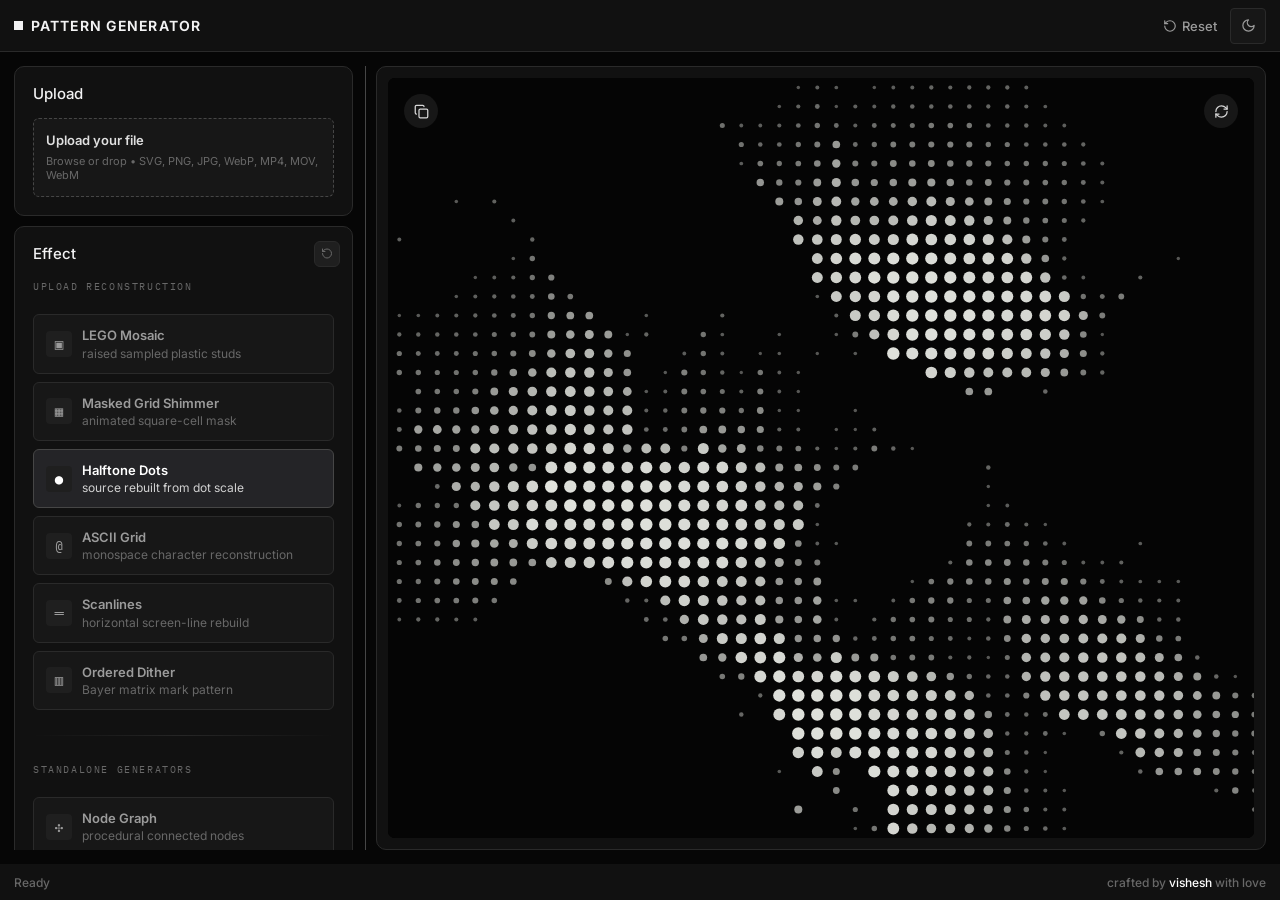
==== megapattern/index.html @ 9af7f896 "Smooth megapattern video GIF export" ====
<!doctype html>
<html lang="en">
  <head>
    <meta charset="UTF-8" />
    <meta name="viewport" content="width=device-width, initial-scale=1.0" />
    <title>Procedural Pattern Generator</title>
    <script type="module" crossorigin src="./assets/index-Cod00tzq.js"></script>
    <link rel="stylesheet" crossorigin href="./assets/index-B7QdIpK_.css">
  </head>
  <body>
    <div id="root"></div>
  </body>
</html>
---- megapattern/assets/index-B7QdIpK_.css ----
@import"https://fonts.googleapis.com/css2?family=IBM+Plex+Mono:wght@400;500&family=Inter:wght@400;500;600;650&display=swap";:root{--spacing: .25rem;--panel-gap: calc(var(--spacing) * 2);--control-gap: 13px;--control-heading-size: 15px;--control-body-size: 13px;--control-caption-size: 11px;--radius-control: 6px;--radius-inner: 4px;--radius-panel: 10px;--control-height: 40px;--background: #060606;--surface: #111111;--surface-strong: #1f1f1f;--surface-contrast: #171717;--foreground: #f2f2f3;--muted: #686868;--muted-mid: #9b9b9b;--muted-strong: #e0e0e0;--border: #262626;--stroke: #2a2a2a;--stroke-strong: #464646;--ghost: #1b1b1b;--slider-track: #101010;--slider-fill: #252525;--slider-thumb: #e8e8ea;--slider-thumb-hover: #ffffff;--slider-thumb-shadow: none;--slider-thumb-active-shadow: none;--panel-shadow: none;--accent: #f2f2f2;--accent-fill: #242427;--accent-bright: #ffffff;--accent-mid: #d8d8d8;--action-bg: #202020;--action-fg: #ededed;--primary-bg: #dcdcdc;--primary-fg: #111111;--canvas-button-bg: #171717;--canvas-button-fg: #d6d6d6;--toggle-off-bg: #1b1b1b;--toggle-on-bg: #2c2c2c;--toggle-thumb: #eeeeee;--font-body: Inter, system-ui, sans-serif;--font-mono: "IBM Plex Mono", monospace;--theme-wipe-x: 100vw;--theme-wipe-y: 0px;--theme-wipe-radius: 1600px}@property --theme-wipe-current-radius{syntax: "<length>"; inherits: false; initial-value: 0px;}[data-theme=light]{--background: #f4f4f4;--surface: #ffffff;--surface-strong: #e9e9e9;--surface-contrast: #eeeeee;--foreground: #191919;--muted: #929292;--muted-mid: #666666;--muted-strong: #262626;--border: #d8d8d8;--stroke: #d7d7d7;--stroke-strong: #c5c5c5;--ghost: #e5e5e5;--slider-track: #e7e7e7;--slider-fill: #d1d1d1;--slider-thumb: #191919;--slider-thumb-hover: #000000;--slider-thumb-active-shadow: none;--panel-shadow: none;--accent: #191919;--accent-fill: #dedede;--accent-bright: #191919;--accent-mid: #555555;--action-bg: #d4d4d4;--action-fg: #232323;--primary-bg: #dedfe1;--primary-fg: #232323;--canvas-button-bg: #e8e8e8;--canvas-button-fg: #202020;--toggle-off-bg: #dfdfdf;--toggle-on-bg: #d5d5d5;--toggle-thumb: #1c1c1c}*,*:before,*:after{box-sizing:border-box}html,body,#root{height:100%;margin:0;overflow:hidden}body{font-family:var(--font-body);background:var(--background);color:var(--foreground);-webkit-font-smoothing:antialiased}::view-transition-old(root),::view-transition-new(root){animation-duration:.92s;animation-timing-function:cubic-bezier(.19,1,.22,1);mix-blend-mode:normal}::view-transition-old(root){animation-name:theme-wipe-still}::view-transition-new(root){animation-name:theme-wipe-reveal;-webkit-mask-image:radial-gradient(circle at var(--theme-wipe-x) var(--theme-wipe-y),#000 0 var(--theme-wipe-current-radius),rgba(0,0,0,.72) calc(var(--theme-wipe-current-radius) + 36px),rgba(0,0,0,.32) calc(var(--theme-wipe-current-radius) + 82px),transparent calc(var(--theme-wipe-current-radius) + 128px));mask-image:radial-gradient(circle at var(--theme-wipe-x) var(--theme-wipe-y),#000 0 var(--theme-wipe-current-radius),rgba(0,0,0,.72) calc(var(--theme-wipe-current-radius) + 36px),rgba(0,0,0,.32) calc(var(--theme-wipe-current-radius) + 82px),transparent calc(var(--theme-wipe-current-radius) + 128px))}@keyframes theme-wipe-still{0%,to{opacity:1}}@keyframes theme-wipe-reveal{0%{--theme-wipe-current-radius: 0px}to{--theme-wipe-current-radius: var(--theme-wipe-radius)}}@media (prefers-reduced-motion: reduce){::view-transition-old(root),::view-transition-new(root){animation-duration:1ms}}button,input,select,textarea{-webkit-appearance:none;-moz-appearance:none;appearance:none;box-shadow:none;font:inherit;border:0;outline:none}.theme-wipe-active *,.theme-wipe-active *:before,.theme-wipe-active *:after{transition:none!important}button{background:transparent}.app-shell{display:flex;flex-direction:column;height:100dvh;background:var(--background)}.header{height:52px;flex-shrink:0;display:flex;align-items:center;gap:10px;padding:0 14px;border-bottom:1px solid var(--stroke);background:var(--surface)}.header-logo{display:inline-flex;align-items:center;gap:8px;font-size:14px;font-weight:650;letter-spacing:.08em;text-transform:uppercase}.header-logo:before{content:"";width:9px;height:9px;background:var(--foreground)}.header-gap{flex:1}.header-btn{display:flex;align-items:center;gap:5px;background:none;color:var(--muted-mid);font-size:13px;font-weight:500;cursor:pointer;padding:5px 3px;border-radius:6px;transition:color .18s,background .18s,transform .15s}.header-btn:hover{color:var(--muted-strong);background:var(--surface)}.header-btn:active,.download-btn:active,.mode-card:active,.pill-btn:active{transform:none}.theme-switch{width:36px;height:36px;border-radius:var(--radius-inner);border:1px solid var(--stroke);background:var(--surface-contrast);color:var(--muted-mid);cursor:pointer;display:flex;align-items:center;justify-content:center;transition:background .25s,color .25s,border-color .25s}.theme-switch:hover{background:var(--surface-contrast);color:var(--muted-strong)}.app-body{flex:1;display:flex;min-height:0;overflow:hidden;padding:14px;gap:12px}.app-body.is-resizing{cursor:col-resize;-webkit-user-select:none;user-select:none}.sidebar{width:var(--sidebar-width, 320px);flex:0 0 var(--sidebar-width, 320px);min-width:280px;display:flex;overflow:hidden}.resize-handle{width:0;flex:0 0 0;cursor:col-resize;display:flex;align-items:stretch;justify-content:center;padding:0 4px}.resize-handle-bar{width:0;background:transparent;transition:background .18s,width .18s}.sidebar-scroll{flex:1;overflow-y:auto;display:flex;flex-direction:column;gap:10px;padding-right:1px;scrollbar-width:none;overscroll-behavior:contain}.sidebar-scroll::-webkit-scrollbar{width:0;height:0}.section-card{background:var(--surface);border:1px solid var(--stroke);border-radius:var(--radius-panel);padding:18px;box-shadow:var(--panel-shadow);flex-shrink:0}[data-theme=light] .section-card{border-color:var(--stroke)}.section-head{display:flex;align-items:center;justify-content:space-between;margin-bottom:16px}.section-title,.preview-title{margin:0;font-family:var(--font-body);font-size:var(--control-heading-size);font-weight:500;line-height:1.15;letter-spacing:0;text-transform:none;color:var(--foreground)}.section-reset,.preview-icon-btn{min-width:38px;width:38px;height:38px;display:flex;align-items:center;justify-content:center;background:var(--surface-strong);border:1px solid var(--stroke);border-radius:var(--radius-control);color:var(--muted);cursor:pointer;transition:color .18s,background .18s}.section-reset{width:26px;min-width:26px;height:26px;margin:-6px -6px -6px 0}.section-reset:hover,.preview-icon-btn:hover{color:var(--accent-bright);background:var(--surface-strong)}.control-group{display:flex;flex-direction:column;gap:var(--control-gap)}.control-row{display:flex;flex-direction:column;gap:var(--panel-gap)}.control-label,.number-row,.toggle-row{display:flex;align-items:center;justify-content:space-between;gap:var(--panel-gap)}.toggle-row{min-height:36px;background:none;color:inherit;cursor:pointer;padding:0;text-align:left}.control-name,.toggle-label,.control-sublabel{font-family:var(--font-body);font-size:var(--control-body-size);font-weight:500;line-height:1.25;color:var(--muted-strong)}.control-sublabel{padding:0 1px}.control-val{font-family:var(--font-mono);font-size:var(--control-body-size);color:var(--muted-mid);line-height:1.25;white-space:nowrap}.slider{-webkit-appearance:none;-moz-appearance:none;appearance:none;cursor:grab;touch-action:none;width:100%;height:32px;margin:0;padding:0;background:none;outline:none;display:block}.slider:active{cursor:grabbing}.slider::-webkit-slider-runnable-track{height:32px;border-radius:12px;background:linear-gradient(to right,var(--slider-fill) var(--value-percent, 50%),var(--slider-track) var(--value-percent, 50%))}.slider::-webkit-slider-thumb{-webkit-appearance:none;width:11px;height:32px;background:var(--slider-thumb);border-radius:5px;border:none;margin-top:0;cursor:grab;box-shadow:var(--slider-thumb-shadow);transition:background .18s,transform .18s,box-shadow .18s}.slider:hover::-webkit-slider-thumb{background:var(--slider-thumb-hover);transform:scaleX(1.15)}.slider:active::-webkit-slider-thumb{box-shadow:var(--slider-thumb-active-shadow);transform:scaleX(1.25) scaleY(1.04)}.slider::-moz-range-track{height:32px;border-radius:12px;border:none;background:var(--slider-track)}.slider::-moz-range-progress{height:32px;border-radius:12px 0 0 12px;border:none;background:var(--slider-fill)}.slider::-moz-range-thumb{width:11px;height:32px;background:var(--slider-thumb);border:none;border-radius:5px}.mode-grid{display:grid;grid-template-columns:1fr;gap:var(--panel-gap)}.mode-group-label{margin:2px 0 8px;font-family:var(--font-mono);font-size:10px;letter-spacing:.16em;text-transform:uppercase;color:var(--muted)}.mode-divider{height:1px;margin:12px 0;background:linear-gradient(90deg,transparent,var(--border),transparent)}.mode-card{background:var(--surface-contrast);border-radius:var(--radius-control);color:var(--muted-mid);padding:10px;display:grid;grid-template-columns:26px 1fr;gap:10px;align-items:center;text-align:left;cursor:pointer;transition:background .18s,color .18s,transform .15s}.mode-card:hover{background:var(--surface-strong);color:var(--muted-strong)}.mode-card.active{background:var(--accent-fill);color:var(--accent-bright)}.mode-icon{width:26px;height:26px;display:flex;align-items:center;justify-content:center;border-radius:7px;background:#ffffff09;font-family:var(--font-mono);font-size:14px}.mode-card strong,.mode-card small{display:block}.mode-card strong{font-size:13px;font-weight:600;line-height:1.25}.mode-card small{color:var(--muted);font-size:12px;line-height:1.25;margin-top:2px}.mode-card.active small{color:color-mix(in srgb,var(--accent-bright) 70%,var(--muted))}.pill-row{display:flex;flex-wrap:wrap;background:var(--surface-contrast);border-radius:var(--radius-control);padding:3px;gap:var(--panel-gap)}.pill-btn{flex:1 1 calc(33.33% - var(--panel-gap));background:none;border-radius:6px;padding:7px 5px;font-size:var(--control-body-size);font-weight:500;color:var(--muted-mid);cursor:pointer;transition:background .18s,color .18s,box-shadow .18s,transform .15s}.pill-btn:hover{color:var(--muted-strong)}.pill-btn.active{background:var(--surface-strong);color:var(--muted-strong);box-shadow:0 1px 3px #00000040}[data-theme=light] .pill-btn.active{background:#fff}.number-grid,.color-grid{display:grid;grid-template-columns:1fr 1fr;gap:var(--panel-gap)}.number-row,.text-row{background:var(--surface-contrast);border-radius:var(--radius-control);padding:9px 10px}.number-input,.text-input,.text-area,.export-select{-webkit-appearance:none;-moz-appearance:none;appearance:none;border:none;outline:none;background:var(--surface-strong);color:var(--muted-strong);border-radius:7px;font-family:var(--font-mono);font-size:12px}.number-input{width:82px;padding:7px 8px;text-align:right}.text-row{display:flex;flex-direction:column;gap:8px}.text-input,.text-area{width:100%;padding:9px 10px;font-family:var(--font-body);resize:vertical}.text-area{min-height:72px}.upload-box{display:flex;flex-direction:column;gap:5px;padding:13px 12px;border-radius:var(--radius-control);background:var(--surface-contrast);color:var(--muted-strong);cursor:pointer;border:1px dashed color-mix(in srgb,var(--border) 80%,var(--accent-bright));transition:background .18s,border-color .18s,color .18s}.upload-box:hover{background:var(--surface-strong);border-color:var(--accent-mid)}.upload-title{max-width:100%;display:block;overflow:hidden;font-size:var(--control-body-size);font-weight:600;line-height:1.25;text-overflow:ellipsis;white-space:nowrap}.upload-caption{font-size:var(--control-caption-size);color:var(--muted);line-height:1.35}.upload-box input{position:absolute;opacity:0;width:0;height:0;pointer-events:none}.export-select{width:100%;padding:10px 30px 10px 12px;font-family:var(--font-body);font-size:var(--control-body-size);font-weight:500;cursor:pointer;background-color:var(--surface-contrast);background-image:url("data:image/svg+xml,%3Csvg xmlns='http://www.w3.org/2000/svg' width='12' height='12' viewBox='0 0 16 16' fill='none' stroke='%238a8a8a' stroke-width='1.5' stroke-linecap='round' stroke-linejoin='round'%3E%3Cpath d='M4 6l4 4 4-4'/%3E%3C/svg%3E");background-repeat:no-repeat;background-position:right 10px center}.color-swatch-btn{background:var(--surface-contrast);border-radius:var(--radius-control);padding:10px;cursor:pointer;display:flex;flex-direction:column;align-items:flex-start;gap:var(--panel-gap);position:relative;transition:background .15s}.color-swatch-btn:hover{background:var(--surface-strong)}.color-block{width:100%;height:36px;border-radius:6px;border:1px solid rgba(255,255,255,.08)}[data-theme=light] .color-block{border-color:#00000014}.color-name{font-size:var(--control-body-size);font-weight:500;color:var(--muted-strong)}.color-hex{font-family:var(--font-mono);font-size:var(--control-caption-size);color:var(--muted)}input[type=color]{position:absolute;opacity:0;width:0;height:0;pointer-events:none}.toggle{width:38px;height:22px;background:var(--ghost);border-radius:11px;position:relative;flex-shrink:0;transition:background .25s cubic-bezier(.32,.72,0,1)}.toggle.on{background:var(--accent-mid)}.toggle:after{content:"";position:absolute;width:16px;height:16px;background:#fff;border-radius:50%;top:3px;left:3px;transition:left .25s cubic-bezier(.32,.72,0,1);box-shadow:0 1px 4px #0000004d}.toggle.on:after{left:19px}.bg-picker{display:grid;grid-template-columns:repeat(4,minmax(0,1fr));gap:10px;align-items:start}.bg-opt{display:flex;flex-direction:column;align-items:center;justify-content:flex-start;gap:6px;min-width:0;background:none;color:var(--muted);cursor:pointer;text-align:center}.bg-opt-thumb{width:40px;height:28px;border-radius:6px;border:2px solid transparent;transition:border-color .15s,transform .15s}.bg-opt:hover .bg-opt-thumb{transform:scale(1.06)}.bg-opt.active .bg-opt-thumb{border-color:var(--accent-bright)}.bg-opt-label{font-size:var(--control-caption-size);font-weight:500;line-height:1.2;text-align:center;width:100%}.bg-opt.active .bg-opt-label{color:var(--accent-bright)}.bg-thumb-transparent,.canvas-view.bg-transparent{background:repeating-conic-gradient(#222,#222 25%,#1a1a1a 0%,#1a1a1a 50%);background-size:20px 20px}[data-theme=light] .bg-thumb-transparent,[data-theme=light] .canvas-view.bg-transparent{background:repeating-conic-gradient(#ddd,#ddd 25%,#eee 0%,#eee 50%);background-size:20px 20px}.download-btn{width:100%;padding:12px;background:var(--foreground);color:var(--background);border-radius:var(--radius-control);font-size:var(--control-body-size);font-weight:600;cursor:pointer;display:flex;align-items:center;justify-content:center;transition:opacity .2s,transform .15s}.ghost-btn{width:100%;padding:10px;border-radius:var(--radius-control);background:var(--surface-contrast);color:var(--muted-mid);font-size:var(--control-body-size);font-weight:600;cursor:pointer;transition:background .18s,color .18s,transform .15s}.ghost-btn:hover{background:var(--surface-strong);color:var(--muted-strong)}.ghost-btn:active{transform:scale(.985)}.download-btn:hover{opacity:.86}.download-btn:disabled{cursor:wait;opacity:.6}.export-progress{font-family:var(--font-mono);font-size:12px;color:var(--accent-bright);background:var(--accent-fill);border-radius:var(--radius-control);padding:9px 10px}.export-hint{font-size:var(--control-caption-size);line-height:1.35;color:var(--muted);background:var(--surface-contrast);border-radius:var(--radius-control);padding:9px 10px}.export-settings-toggle{width:100%;display:flex;align-items:center;justify-content:space-between;gap:10px;padding:10px 11px;border-radius:var(--radius-control);background:var(--surface-contrast);color:var(--muted-strong);font-size:var(--control-body-size);font-weight:600;cursor:pointer;transition:background .18s,transform .15s}.export-settings-toggle:hover{background:var(--surface-strong)}.export-settings-toggle:active{transform:scale(.985)}.export-settings-panel{display:grid;gap:12px;padding:10px;border-radius:var(--radius-control);background:color-mix(in srgb,var(--surface-contrast) 70%,transparent)}.preview-panel{flex:1;align-self:stretch;min-width:320px;display:flex;flex-direction:column;background:var(--surface);border-radius:var(--radius-panel);box-shadow:var(--panel-shadow);overflow:hidden}.preview-header{display:flex;align-items:center;justify-content:space-between;gap:12px;padding:14px 16px 10px;flex-shrink:0}.preview-meta{margin:5px 0 0;font-family:var(--font-mono);font-size:10px;letter-spacing:.08em;text-transform:uppercase;color:var(--muted)}.preview-meta span{color:var(--muted-mid)}.preview-actions{display:flex;align-items:center;gap:4px}.canvas-view{flex:1;min-height:0;width:auto;display:flex;align-items:center;justify-content:center;position:relative;overflow:hidden;border-radius:10px;margin:0 10px 10px;background:var(--surface-contrast)}.canvas-view.standalone-view{align-items:stretch;justify-content:stretch}.preview-stage{height:100%;width:auto;max-width:100%;max-height:100%;aspect-ratio:var(--preview-aspect, 1);display:flex;align-items:center;justify-content:center;transform-origin:center;transition:transform .16s ease}.preview-stage svg{width:100%;height:100%;display:block}.preview-stage.node-graph-stage{position:absolute;top:0;right:0;bottom:0;left:0;width:100%;height:100%;max-width:none;max-height:none;aspect-ratio:auto}.node-graph-canvas{position:absolute;top:0;right:0;bottom:0;left:0;width:100%;height:100%;display:block;border-radius:8px;touch-action:none}.standalone-zoom-controls{position:absolute;z-index:5;display:flex;flex-direction:column;align-items:center;gap:6px;pointer-events:auto}.standalone-zoom-controls{right:10px;bottom:12px}.standalone-zoom-controls button{width:28px;height:28px;border:1px solid var(--border);border-radius:999px;background:color-mix(in srgb,var(--surface) 78%,transparent);color:var(--muted-strong);display:inline-flex;align-items:center;justify-content:center;cursor:pointer;transition:background .14s ease,transform .1s ease,color .14s ease;box-shadow:0 6px 14px #00000038;backdrop-filter:blur(10px);-webkit-backdrop-filter:blur(10px)}.standalone-zoom-controls button svg{width:13px;height:13px}.standalone-zoom-controls button:hover{color:var(--accent-bright);background:var(--accent-fill)}.standalone-zoom-controls button:active{transform:scale(.965)}.standalone-zoom-value{position:absolute;left:10px;bottom:12px;z-index:5;min-width:40px;height:22px;padding:0 8px;border:1px solid color-mix(in srgb,var(--border) 70%,transparent);border-radius:999px;background:color-mix(in srgb,var(--surface) 78%,transparent);color:var(--muted-mid);display:inline-flex;align-items:center;justify-content:center;font-family:var(--font-mono);font-size:10px;font-weight:650;box-shadow:0 6px 14px #0000002e;backdrop-filter:blur(10px);-webkit-backdrop-filter:blur(10px)}.footer{height:34px;flex-shrink:0;display:flex;align-items:center;justify-content:space-between;gap:14px;padding:0 20px;border-top:1px solid var(--border);color:var(--muted);font-size:12px;font-weight:500}.footer-credit{white-space:nowrap}.footer-credit a{color:var(--accent-bright);text-decoration:none}.footer-credit a:hover{color:var(--muted-strong)}.header{background:var(--surface);border-bottom:1px solid var(--stroke);height:52px;padding:0 14px}.header-logo{letter-spacing:.08em;text-transform:uppercase;font-size:14px;font-weight:650}.header-logo:before{border-radius:0}.header-btn{color:var(--muted-mid);font-size:13px;font-weight:500;padding:5px 3px;border-radius:var(--radius-control)}.header-btn:hover{color:var(--muted-strong);background:transparent}.theme-switch{border-radius:var(--radius-inner);background:var(--surface-contrast);border:1px solid var(--stroke)}.app-body{padding:14px;gap:6px}.sidebar{width:var(--sidebar-width, 320px);flex-basis:var(--sidebar-width, 320px)}.resize-handle{width:10px;flex:0 0 10px;padding:0}.resize-handle-bar{width:1px;background:var(--stroke-strong)}.resize-handle:hover .resize-handle-bar,.resize-handle.active .resize-handle-bar{width:3px;background:var(--accent-bright)}.section-card{background:var(--surface);border:1px solid var(--stroke);border-radius:var(--radius-panel);box-shadow:none;padding:18px}.section-title,.preview-title{font-family:var(--font-body);font-size:var(--control-heading-size);letter-spacing:0;text-transform:none;color:var(--foreground);font-weight:500}.section-reset,.preview-icon-btn{background:var(--surface-strong);border:1px solid var(--stroke);border-radius:var(--radius-control);color:var(--muted)}.control-name,.toggle-label,.control-sublabel{color:var(--muted-strong)}.slider{height:var(--control-height)}.slider::-webkit-slider-runnable-track{height:var(--control-height);border-radius:var(--radius-control)}.slider::-webkit-slider-thumb{width:0;height:var(--control-height);background:transparent;border-radius:0;box-shadow:none;transition:none}.slider:hover::-webkit-slider-thumb,.slider:active::-webkit-slider-thumb{background:transparent;transform:none;box-shadow:none}.slider::-moz-range-track,.slider::-moz-range-progress{height:var(--control-height);border-radius:var(--radius-control)}.slider::-moz-range-thumb{width:0;height:var(--control-height);background:transparent;border:0}.mode-card{border:1px solid var(--stroke);border-radius:var(--radius-control);background:var(--surface-contrast);padding:12px}.mode-card:hover{background:var(--surface-strong);color:var(--accent-bright)}.mode-card.active{background:var(--accent-fill);border-color:var(--stroke-strong)}.mode-icon{border-radius:var(--radius-inner);background:var(--surface-strong)}.pill-row{border:1px solid var(--stroke);padding:2px;gap:2px;overflow:hidden}.pill-btn{border-radius:var(--radius-inner);padding:9px 8px;box-shadow:none}.pill-btn.active{background:var(--action-bg);color:var(--action-fg);box-shadow:none}.number-row,.text-row{border-radius:var(--radius-control);background:var(--surface-contrast);padding:10px}.number-input,.text-input,.text-area,.export-select{border-radius:var(--radius-control);background-color:var(--surface-strong)}.upload-box{border-radius:var(--radius-control);background:var(--surface-contrast);border-color:var(--stroke-strong)}.color-swatch-btn{border-radius:var(--radius-control);background:var(--surface-contrast)}.color-block{border-radius:var(--radius-inner)}.toggle{background:var(--toggle-off-bg)}.toggle.on{background:var(--toggle-on-bg)}.toggle:after{background:var(--toggle-thumb);box-shadow:none}.bg-picker{grid-template-columns:repeat(4,minmax(0,1fr));gap:10px}.bg-opt{align-items:center;justify-content:flex-start}.bg-opt-thumb{width:40px;height:28px;border-radius:var(--radius-inner)}.bg-opt:hover .bg-opt-thumb{transform:none}.download-btn{background:var(--primary-bg);color:var(--primary-fg);border-radius:var(--radius-control);padding:11px}.ghost-btn,.export-settings-toggle{background:var(--surface-contrast);border:1px solid var(--stroke-strong);border-radius:var(--radius-control)}.ghost-btn:hover,.export-settings-toggle:hover{background:var(--surface-strong);color:var(--accent-bright)}.preview-panel{background:var(--surface);border:1px solid var(--stroke);border-radius:var(--radius-panel);box-shadow:none;padding:11px;position:relative;overflow:hidden}.preview-header{position:absolute;z-index:6;top:27px;left:27px;right:27px;padding:0;pointer-events:none}.preview-actions{gap:8px;pointer-events:auto}.preview-actions .preview-icon-btn{width:34px;min-width:34px;height:34px;border-radius:999px;background:var(--canvas-button-bg);color:var(--canvas-button-fg);border:0}.canvas-view{margin:0;border-radius:calc(var(--radius-panel) - 3px);background:var(--background)}.preview-stage:not(.node-graph-stage){width:100%;height:100%;max-width:none;max-height:none;aspect-ratio:auto}.standalone-zoom-controls button,.standalone-zoom-value{background:var(--canvas-button-bg);color:var(--canvas-button-fg);border:0;box-shadow:none;backdrop-filter:none;-webkit-backdrop-filter:none}.footer{height:36px;background:var(--surface);border-top:0;padding:0 14px}@media (max-width: 760px){html,body,#root{overflow:auto}.app-shell{min-height:100dvh;height:auto}.header{gap:8px;padding:0 12px}.header-btn span,.header-btn{font-size:0}.header-btn svg{width:15px;height:15px}.app-body{flex-direction:column-reverse;overflow:visible;padding:var(--panel-gap);gap:14px}.standalone-zoom-controls{right:8px;bottom:8px}.standalone-zoom-controls button{width:26px;height:26px}.standalone-zoom-controls button svg{width:12px;height:12px}.standalone-zoom-value{left:8px;bottom:8px;height:20px;min-width:38px;font-size:10px}.sidebar{width:100%;min-width:0;flex-basis:auto;overflow:visible}.sidebar-scroll{overflow:visible}.preview-panel{min-width:0;min-height:360px}.canvas-view{min-height:300px}.canvas-view.standalone-view{min-height:min(52vh,430px)}.preview-stage{width:min(86vw,520px)}.preview-stage.node-graph-stage{width:100%;height:100%}.mode-grid,.mode-card{grid-template-columns:1fr}}
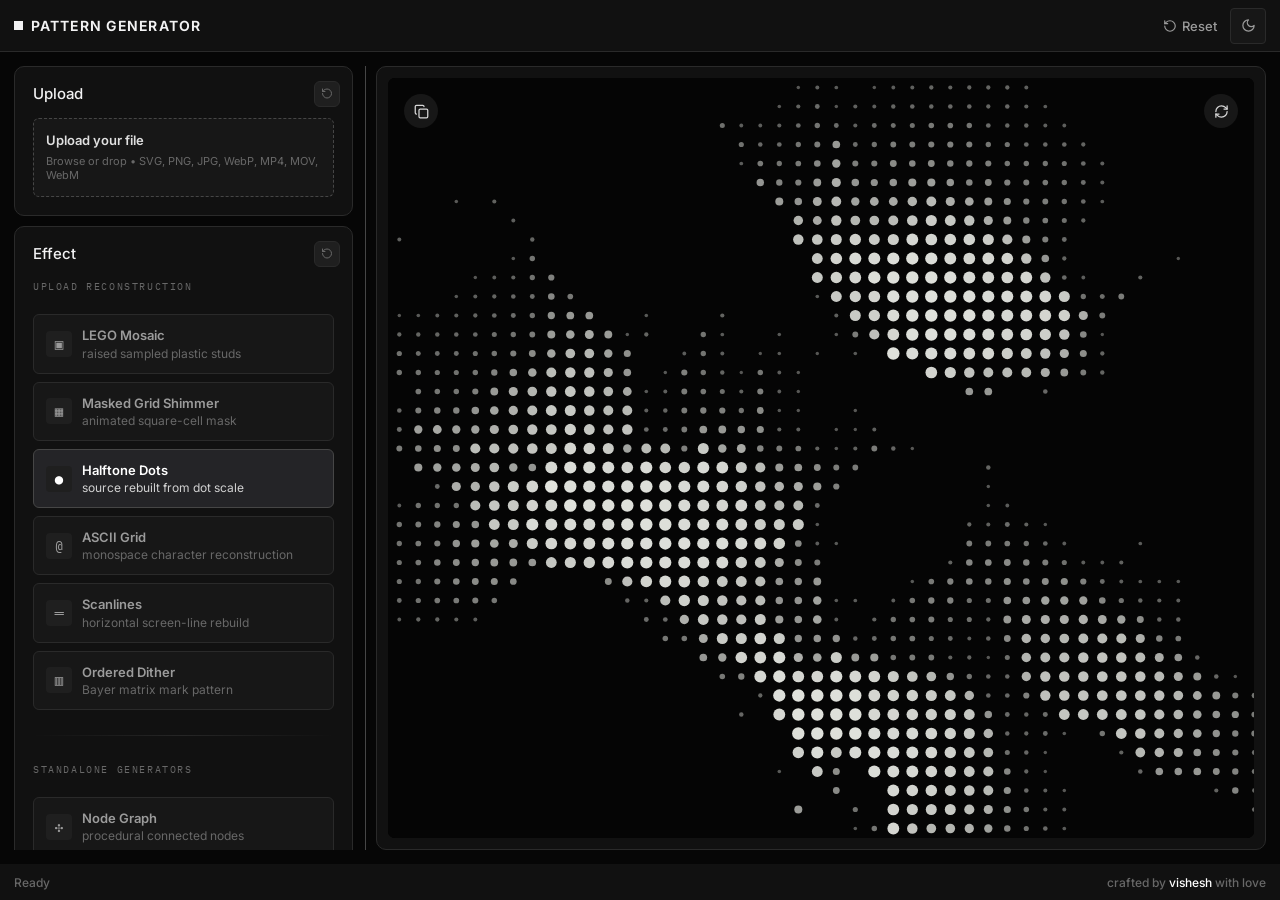
==== commit 3433529a: "fix reconstruction posterize controls" ====
--- a/megapattern/index.html
+++ b/megapattern/index.html
@@ -4,8 +4,8 @@
     <meta charset="UTF-8" />
     <meta name="viewport" content="width=device-width, initial-scale=1.0" />
     <title>Procedural Pattern Generator</title>
-    <script type="module" crossorigin src="./assets/index-Cod00tzq.js"></script>
-    <link rel="stylesheet" crossorigin href="./assets/index-B7QdIpK_.css">
+    <script type="module" crossorigin src="./assets/index-BkQIElXc.js"></script>
+    <link rel="stylesheet" crossorigin href="./assets/index-44Mpm7_w.css">
   </head>
   <body>
     <div id="root"></div>
--- a/megapattern/assets/index-44Mpm7_w.css
+++ b/megapattern/assets/index-44Mpm7_w.css
@@ -0,0 +1 @@
+@import"https://fonts.googleapis.com/css2?family=IBM+Plex+Mono:wght@400;500&family=Inter:wght@400;500;600;650&display=swap";:root{--spacing: .25rem;--panel-gap: calc(var(--spacing) * 2);--control-gap: 13px;--control-heading-size: 15px;--control-body-size: 13px;--control-caption-size: 11px;--radius-control: 6px;--radius-inner: 4px;--radius-panel: 10px;--control-height: 40px;--background: #060606;--surface: #111111;--surface-strong: #1f1f1f;--surface-contrast: #171717;--foreground: #f2f2f3;--muted: #686868;--muted-mid: #9b9b9b;--muted-strong: #e0e0e0;--border: #262626;--stroke: #2a2a2a;--stroke-strong: #464646;--ghost: #1b1b1b;--slider-track: #101010;--slider-fill: #252525;--slider-thumb: #e8e8ea;--slider-thumb-hover: #ffffff;--slider-thumb-shadow: none;--slider-thumb-active-shadow: none;--panel-shadow: none;--accent: #f2f2f2;--accent-fill: #242427;--accent-bright: #ffffff;--accent-mid: #d8d8d8;--action-bg: #202020;--action-fg: #ededed;--primary-bg: #dcdcdc;--primary-fg: #111111;--canvas-button-bg: #171717;--canvas-button-fg: #d6d6d6;--toggle-off-bg: #1b1b1b;--toggle-on-bg: #2c2c2c;--toggle-thumb: #eeeeee;--font-body: Inter, system-ui, sans-serif;--font-mono: "IBM Plex Mono", monospace;--theme-wipe-x: 100vw;--theme-wipe-y: 0px;--theme-wipe-radius: 1600px}@property --theme-wipe-current-radius{syntax: "<length>"; inherits: false; initial-value: 0px;}[data-theme=light]{--background: #f4f4f4;--surface: #ffffff;--surface-strong: #e9e9e9;--surface-contrast: #eeeeee;--foreground: #191919;--muted: #929292;--muted-mid: #666666;--muted-strong: #262626;--border: #d8d8d8;--stroke: #d7d7d7;--stroke-strong: #c5c5c5;--ghost: #e5e5e5;--slider-track: #e7e7e7;--slider-fill: #d1d1d1;--slider-thumb: #191919;--slider-thumb-hover: #000000;--slider-thumb-active-shadow: none;--panel-shadow: none;--accent: #191919;--accent-fill: #dedede;--accent-bright: #191919;--accent-mid: #555555;--action-bg: #d4d4d4;--action-fg: #232323;--primary-bg: #dedfe1;--primary-fg: #232323;--canvas-button-bg: #e8e8e8;--canvas-button-fg: #202020;--toggle-off-bg: #dfdfdf;--toggle-on-bg: #d5d5d5;--toggle-thumb: #1c1c1c}*,*:before,*:after{box-sizing:border-box}html,body,#root{height:100%;margin:0;overflow:hidden}body{font-family:var(--font-body);background:var(--background);color:var(--foreground);-webkit-font-smoothing:antialiased}::view-transition-old(root),::view-transition-new(root){animation-duration:.92s;animation-timing-function:cubic-bezier(.19,1,.22,1);mix-blend-mode:normal}::view-transition-old(root){animation-name:theme-wipe-still}::view-transition-new(root){animation-name:theme-wipe-reveal;-webkit-mask-image:radial-gradient(circle at var(--theme-wipe-x) var(--theme-wipe-y),#000 0 var(--theme-wipe-current-radius),rgba(0,0,0,.72) calc(var(--theme-wipe-current-radius) + 36px),rgba(0,0,0,.32) calc(var(--theme-wipe-current-radius) + 82px),transparent calc(var(--theme-wipe-current-radius) + 128px));mask-image:radial-gradient(circle at var(--theme-wipe-x) var(--theme-wipe-y),#000 0 var(--theme-wipe-current-radius),rgba(0,0,0,.72) calc(var(--theme-wipe-current-radius) + 36px),rgba(0,0,0,.32) calc(var(--theme-wipe-current-radius) + 82px),transparent calc(var(--theme-wipe-current-radius) + 128px))}@keyframes theme-wipe-still{0%,to{opacity:1}}@keyframes theme-wipe-reveal{0%{--theme-wipe-current-radius: 0px}to{--theme-wipe-current-radius: var(--theme-wipe-radius)}}@media (prefers-reduced-motion: reduce){::view-transition-old(root),::view-transition-new(root){animation-duration:1ms}}button,input,select,textarea{-webkit-appearance:none;-moz-appearance:none;appearance:none;box-shadow:none;font:inherit;border:0;outline:none}.theme-wipe-active *,.theme-wipe-active *:before,.theme-wipe-active *:after{transition:none!important}button{background:transparent}.app-shell{display:flex;flex-direction:column;height:100dvh;background:var(--background)}.header{height:52px;flex-shrink:0;display:flex;align-items:center;gap:10px;padding:0 14px;border-bottom:1px solid var(--stroke);background:var(--surface)}.header-logo{display:inline-flex;align-items:center;gap:8px;font-size:14px;font-weight:650;letter-spacing:.08em;text-transform:uppercase}.header-logo:before{content:"";width:9px;height:9px;background:var(--foreground)}.header-gap{flex:1}.header-btn{display:flex;align-items:center;gap:5px;background:none;color:var(--muted-mid);font-size:13px;font-weight:500;cursor:pointer;padding:5px 3px;border-radius:6px;transition:color .18s,background .18s,transform .15s}.header-btn:hover{color:var(--muted-strong);background:var(--surface)}.header-btn:active,.download-btn:active,.mode-card:active,.pill-btn:active{transform:none}.theme-switch{width:36px;height:36px;border-radius:var(--radius-inner);border:1px solid var(--stroke);background:var(--surface-contrast);color:var(--muted-mid);cursor:pointer;display:flex;align-items:center;justify-content:center;transition:background .25s,color .25s,border-color .25s}.theme-switch:hover{background:var(--surface-contrast);color:var(--muted-strong)}.app-body{flex:1;display:flex;min-height:0;overflow:hidden;padding:14px;gap:12px}.app-body.is-resizing{cursor:col-resize;-webkit-user-select:none;user-select:none}.sidebar{width:var(--sidebar-width, 320px);flex:0 0 var(--sidebar-width, 320px);min-width:280px;display:flex;overflow:hidden}.resize-handle{width:0;flex:0 0 0;cursor:col-resize;display:flex;align-items:stretch;justify-content:center;padding:0 4px}.resize-handle-bar{width:0;background:transparent;transition:background .18s,width .18s}.sidebar-scroll{flex:1;overflow-y:auto;display:flex;flex-direction:column;gap:10px;padding-right:1px;scrollbar-width:none;overscroll-behavior:contain}.sidebar-scroll::-webkit-scrollbar{width:0;height:0}.section-card{background:var(--surface);border:1px solid var(--stroke);border-radius:var(--radius-panel);padding:18px;box-shadow:var(--panel-shadow);flex-shrink:0}[data-theme=light] .section-card{border-color:var(--stroke)}.section-head{display:flex;align-items:center;justify-content:space-between;margin-bottom:16px}.section-title,.preview-title{margin:0;font-family:var(--font-body);font-size:var(--control-heading-size);font-weight:500;line-height:1.15;letter-spacing:0;text-transform:none;color:var(--foreground)}.section-reset,.preview-icon-btn{min-width:38px;width:38px;height:38px;display:flex;align-items:center;justify-content:center;background:var(--surface-strong);border:1px solid var(--stroke);border-radius:var(--radius-control);color:var(--muted);cursor:pointer;transition:color .18s,background .18s}.section-reset{width:26px;min-width:26px;height:26px;margin:-6px -6px -6px 0}.section-reset:hover,.preview-icon-btn:hover{color:var(--accent-bright);background:var(--surface-strong)}.control-group{display:flex;flex-direction:column;gap:var(--control-gap)}.control-row{display:flex;flex-direction:column;gap:var(--panel-gap)}.control-label,.number-row,.toggle-row{display:flex;align-items:center;justify-content:space-between;gap:var(--panel-gap)}.toggle-row{min-height:36px;background:none;color:inherit;cursor:pointer;padding:0;text-align:left}.control-name,.toggle-label,.control-sublabel{font-family:var(--font-body);font-size:var(--control-body-size);font-weight:500;line-height:1.25;color:var(--muted-strong)}.control-sublabel{padding:0 1px}.control-val{font-family:var(--font-mono);font-size:var(--control-body-size);color:var(--muted-mid);line-height:1.25;white-space:nowrap}.slider{-webkit-appearance:none;-moz-appearance:none;appearance:none;cursor:grab;touch-action:none;width:100%;height:32px;margin:0;padding:0;background:none;outline:none;display:block}.slider:active{cursor:grabbing}.slider::-webkit-slider-runnable-track{height:32px;border-radius:12px;background:linear-gradient(to right,var(--slider-fill) var(--value-percent, 50%),var(--slider-track) var(--value-percent, 50%))}.slider::-webkit-slider-thumb{-webkit-appearance:none;width:11px;height:32px;background:var(--slider-thumb);border-radius:5px;border:none;margin-top:0;cursor:grab;box-shadow:var(--slider-thumb-shadow);transition:background .18s,transform .18s,box-shadow .18s}.slider:hover::-webkit-slider-thumb{background:var(--slider-thumb-hover);transform:scaleX(1.15)}.slider:active::-webkit-slider-thumb{box-shadow:var(--slider-thumb-active-shadow);transform:scaleX(1.25) scaleY(1.04)}.slider::-moz-range-track{height:32px;border-radius:12px;border:none;background:var(--slider-track)}.slider::-moz-range-progress{height:32px;border-radius:12px 0 0 12px;border:none;background:var(--slider-fill)}.slider::-moz-range-thumb{width:11px;height:32px;background:var(--slider-thumb);border:none;border-radius:5px}.mode-grid{display:grid;grid-template-columns:1fr;gap:var(--panel-gap)}.mode-group-label{margin:2px 0 8px;font-family:var(--font-mono);font-size:10px;letter-spacing:.16em;text-transform:uppercase;color:var(--muted)}.mode-divider{height:1px;margin:12px 0;background:linear-gradient(90deg,transparent,var(--border),transparent)}.mode-card{background:var(--surface-contrast);border-radius:var(--radius-control);color:var(--muted-mid);padding:10px;display:grid;grid-template-columns:26px 1fr;gap:10px;align-items:center;text-align:left;cursor:pointer;transition:background .18s,color .18s,transform .15s}.mode-card:hover{background:var(--surface-strong);color:var(--muted-strong)}.mode-card.active{background:var(--accent-fill);color:var(--accent-bright)}.mode-icon{width:26px;height:26px;display:flex;align-items:center;justify-content:center;border-radius:7px;background:#ffffff09;font-family:var(--font-mono);font-size:14px}.mode-card strong,.mode-card small{display:block}.mode-card strong{font-size:13px;font-weight:600;line-height:1.25}.mode-card small{color:var(--muted);font-size:12px;line-height:1.25;margin-top:2px}.mode-card.active small{color:color-mix(in srgb,var(--accent-bright) 70%,var(--muted))}.pill-row{display:flex;flex-wrap:wrap;background:var(--surface-contrast);border-radius:var(--radius-control);padding:3px;gap:var(--panel-gap)}.pill-btn{flex:1 1 calc(33.33% - var(--panel-gap));background:none;border-radius:6px;padding:7px 5px;font-size:var(--control-body-size);font-weight:500;color:var(--muted-mid);cursor:pointer;transition:background .18s,color .18s,box-shadow .18s,transform .15s}.pill-btn:hover{color:var(--muted-strong)}.pill-btn.active{background:var(--surface-strong);color:var(--muted-strong);box-shadow:0 1px 3px #00000040}[data-theme=light] .pill-btn.active{background:#fff}.number-grid,.color-grid{display:grid;grid-template-columns:1fr 1fr;gap:var(--panel-gap)}.flannel-stripe-list{display:flex;flex-direction:column;gap:8px}.flannel-stripe-row{display:grid;grid-template-columns:34px minmax(76px,.85fr) minmax(80px,1fr) 26px;gap:8px;align-items:center;padding:8px;border-radius:var(--radius-control);background:var(--surface-contrast)}.flannel-stripe-color{width:34px;height:34px;position:relative;display:block;cursor:pointer}.flannel-stripe-color span{position:absolute;top:0;right:0;bottom:0;left:0;border-radius:8px;border:1px solid var(--stroke);box-shadow:inset 0 1px #ffffff1f}.flannel-stripe-color input{position:absolute;top:0;right:0;bottom:0;left:0;opacity:0;cursor:pointer}.flannel-stripe-row .number-row{min-width:0;padding:7px 8px}.flannel-stripe-row .number-input{width:42px}.mini-opacity{display:flex;flex-direction:column;gap:4px;min-width:0}.mini-opacity span{font-size:10px;color:var(--muted)}.mini-opacity input{width:100%;accent-color:var(--accent-mid)}.mini-remove{width:26px;height:26px;border-radius:7px;display:grid;place-items:center;background:var(--surface-strong);color:var(--muted-mid);cursor:pointer;font-size:18px;line-height:1}.mini-remove:hover{color:var(--accent-bright)}.preset-buttons{display:grid;grid-template-columns:repeat(3,minmax(0,1fr));gap:10px}.preset-btn{min-width:0;display:grid;gap:7px;border-radius:var(--radius-control);border:1px solid var(--stroke-strong);background:var(--surface-contrast);color:var(--muted-mid);padding:7px;cursor:pointer;overflow:hidden;text-align:center;transition:background .16s,border-color .16s,color .16s}.preset-btn:hover,.preset-btn.active{background:var(--accent-fill);border-color:var(--accent-bright);color:var(--accent-bright)}.preset-thumb-canvas{width:100%;aspect-ratio:1;border-radius:calc(var(--radius-control) - 2px);border:1px solid var(--stroke);display:block;background:#050505}.preset-btn span{min-width:0;overflow:hidden;text-overflow:ellipsis;white-space:nowrap;font-size:var(--control-caption-size);font-weight:650}.sett-count-row{display:grid;grid-template-columns:1fr auto;align-items:center;gap:8px 10px;color:var(--muted-strong);font-size:var(--control-body-size)}.sett-count-row small{grid-column:1 / -1;color:var(--muted);font-family:var(--font-mono);font-size:var(--control-caption-size)}.sett-count-controls{display:inline-flex;align-items:center;gap:5px}.count-btn,.count-input{width:31px;height:31px;border-radius:var(--radius-control);border:1px solid var(--stroke-strong);background:var(--surface-contrast);color:var(--muted-strong);text-align:center;font-family:var(--font-mono)}.count-btn{cursor:pointer}.count-btn:hover{color:var(--accent-bright);background:var(--surface-strong)}.sett-list{display:flex;flex-direction:column;gap:var(--panel-gap);max-height:360px;overflow:auto;padding-right:2px;scrollbar-width:none}.sett-list::-webkit-scrollbar{width:0}.sett-entry{display:grid;grid-template-columns:24px 34px minmax(0,1fr) 28px;gap:8px;padding:9px;border-radius:var(--radius-control);border:1px solid var(--stroke);background:var(--surface-contrast);align-items:center;transition:border-color .16s,opacity .16s,transform .16s}.sett-entry.dragging{opacity:.6;border-color:var(--accent-bright);transform:scale(.995)}.drag-handle{font-family:var(--font-mono);color:var(--muted);cursor:grab;width:24px;height:28px;border-radius:var(--radius-inner);border:1px solid var(--stroke-strong);background:var(--surface-strong);display:grid;place-items:center;font-size:13px;padding:0;touch-action:none;-webkit-user-select:none;user-select:none}.sett-color{position:relative;width:34px;height:34px;border-radius:var(--radius-inner);overflow:hidden;border:0;background:var(--surface-strong);cursor:pointer}.sett-color span,.sett-color input{position:absolute;top:0;right:0;bottom:0;left:0}.sett-color input{opacity:0;cursor:pointer}.sett-move-buttons{display:none;justify-content:flex-end;gap:4px}.sett-move-buttons button,.sett-remove{width:28px;height:28px;border-radius:var(--radius-inner);border:1px solid var(--stroke-strong);background:var(--surface-strong);color:var(--muted-mid);cursor:pointer;font-size:18px;line-height:1}.sett-move-buttons button:hover,.sett-remove:hover{color:var(--accent-bright)}.sett-move-buttons button:disabled,.sett-remove:disabled{opacity:.35;cursor:default}.entry-control{display:grid;grid-template-columns:14px minmax(0,1fr) 52px;gap:8px;align-items:center;color:var(--muted);font-family:var(--font-mono);font-size:var(--control-caption-size);min-width:0}.sett-entry-sliders{display:flex;flex-direction:column;gap:6px;min-width:0}.entry-control input[type=range]{min-width:0;width:100%;height:28px;-webkit-appearance:none;-moz-appearance:none;appearance:none;border-radius:var(--radius-control);background:linear-gradient(90deg,var(--surface-strong) 0 var(--entry-value),#050505 var(--entry-value) 100%);cursor:pointer}.entry-control input[type=number]{min-width:0;width:52px;height:28px;border-radius:var(--radius-inner);border:1px solid var(--stroke-strong);background:var(--surface-strong);color:var(--muted-strong);text-align:center;font-family:var(--font-mono);font-size:var(--control-caption-size)}.entry-control input[type=range]::-webkit-slider-runnable-track{height:28px;border-radius:var(--radius-control)}.entry-control input[type=range]::-webkit-slider-thumb{-webkit-appearance:none;-moz-appearance:none;appearance:none;width:0;height:28px;border:0}.entry-control input[type=range]::-moz-range-track{height:28px;border-radius:var(--radius-control);background:transparent}.entry-control input[type=range]::-moz-range-thumb{width:0;height:28px;border:0}.sett-footer-row{display:grid;grid-template-columns:1fr;gap:8px}.weave-picker{display:grid;grid-template-columns:1fr;gap:var(--panel-gap)}.weave-btn.mode-card{min-width:0;min-height:68px;grid-template-columns:28px minmax(0,1fr);gap:9px;padding:10px;border:1px solid var(--stroke);border-radius:var(--radius-control);background:var(--surface-contrast)}.weave-btn.mode-card .mode-icon{width:28px;height:28px;border-radius:var(--radius-inner)}.weave-btn.mode-card strong,.weave-btn.mode-card small{display:block;min-width:0}.weave-btn.mode-card strong{overflow:hidden;text-overflow:ellipsis;white-space:nowrap}.weave-btn.mode-card small{display:-webkit-box;overflow:hidden;-webkit-box-orient:vertical;-webkit-line-clamp:2}.number-row,.text-row{background:var(--surface-contrast);border-radius:var(--radius-control);padding:9px 10px}.number-input,.text-input,.text-area,.export-select{-webkit-appearance:none;-moz-appearance:none;appearance:none;border:none;outline:none;background:var(--surface-strong);color:var(--muted-strong);border-radius:7px;font-family:var(--font-mono);font-size:12px}.number-input{width:82px;padding:7px 8px;text-align:right}.text-row{display:flex;flex-direction:column;gap:8px}.text-input,.text-area{width:100%;padding:9px 10px;font-family:var(--font-body);resize:vertical}.text-area{min-height:72px}.upload-box{display:flex;flex-direction:column;gap:5px;padding:13px 12px;border-radius:var(--radius-control);background:var(--surface-contrast);color:var(--muted-strong);cursor:pointer;border:1px dashed color-mix(in srgb,var(--border) 80%,var(--accent-bright));transition:background .18s,border-color .18s,color .18s}.upload-box:hover{background:var(--surface-strong);border-color:var(--accent-mid)}.upload-title{max-width:100%;display:block;overflow:hidden;font-size:var(--control-body-size);font-weight:600;line-height:1.25;text-overflow:ellipsis;white-space:nowrap}.upload-caption{font-size:var(--control-caption-size);color:var(--muted);line-height:1.35}.upload-box input{position:absolute;opacity:0;width:0;height:0;pointer-events:none}.export-select{width:100%;padding:10px 30px 10px 12px;font-family:var(--font-body);font-size:var(--control-body-size);font-weight:500;cursor:pointer;background-color:var(--surface-contrast);background-image:url("data:image/svg+xml,%3Csvg xmlns='http://www.w3.org/2000/svg' width='12' height='12' viewBox='0 0 16 16' fill='none' stroke='%238a8a8a' stroke-width='1.5' stroke-linecap='round' stroke-linejoin='round'%3E%3Cpath d='M4 6l4 4 4-4'/%3E%3C/svg%3E");background-repeat:no-repeat;background-position:right 10px center}.color-swatch-btn{background:var(--surface-contrast);border-radius:var(--radius-control);padding:10px;cursor:pointer;display:flex;flex-direction:column;align-items:flex-start;gap:var(--panel-gap);position:relative;transition:background .15s}.color-swatch-btn:hover{background:var(--surface-strong)}.color-block{width:100%;height:36px;border-radius:6px;border:1px solid rgba(255,255,255,.08)}[data-theme=light] .color-block{border-color:#00000014}.color-name{font-size:var(--control-body-size);font-weight:500;color:var(--muted-strong)}.color-hex{font-family:var(--font-mono);font-size:var(--control-caption-size);color:var(--muted)}input[type=color]{position:absolute;opacity:0;width:0;height:0;pointer-events:none}.toggle{width:38px;height:22px;background:var(--ghost);border-radius:11px;position:relative;flex-shrink:0;transition:background .25s cubic-bezier(.32,.72,0,1)}.toggle.on{background:var(--accent-mid)}.toggle:after{content:"";position:absolute;width:16px;height:16px;background:#fff;border-radius:50%;top:3px;left:3px;transition:left .25s cubic-bezier(.32,.72,0,1);box-shadow:0 1px 4px #0000004d}.toggle.on:after{left:19px}.bg-picker{display:grid;grid-template-columns:repeat(4,minmax(0,1fr));gap:10px;align-items:start}.bg-opt{display:flex;flex-direction:column;align-items:center;justify-content:flex-start;gap:6px;min-width:0;background:none;color:var(--muted);cursor:pointer;text-align:center}.bg-opt-thumb{width:40px;height:28px;border-radius:6px;border:2px solid transparent;transition:border-color .15s,transform .15s}.bg-opt:hover .bg-opt-thumb{transform:scale(1.06)}.bg-opt.active .bg-opt-thumb{border-color:var(--accent-bright)}.bg-opt-label{font-size:var(--control-caption-size);font-weight:500;line-height:1.2;text-align:center;width:100%}.bg-opt.active .bg-opt-label{color:var(--accent-bright)}.bg-thumb-transparent,.canvas-view.bg-transparent{background:repeating-conic-gradient(#222,#222 25%,#1a1a1a 0%,#1a1a1a 50%);background-size:20px 20px}[data-theme=light] .bg-thumb-transparent,[data-theme=light] .canvas-view.bg-transparent{background:repeating-conic-gradient(#ddd,#ddd 25%,#eee 0%,#eee 50%);background-size:20px 20px}.download-btn{width:100%;padding:12px;background:var(--foreground);color:var(--background);border-radius:var(--radius-control);font-size:var(--control-body-size);font-weight:600;cursor:pointer;display:flex;align-items:center;justify-content:center;transition:opacity .2s,transform .15s}.ghost-btn{width:100%;padding:10px;border-radius:var(--radius-control);background:var(--surface-contrast);color:var(--muted-mid);font-size:var(--control-body-size);font-weight:600;cursor:pointer;transition:background .18s,color .18s,transform .15s}.ghost-btn:hover{background:var(--surface-strong);color:var(--muted-strong)}.ghost-btn:active{transform:scale(.985)}.download-btn:hover{opacity:.86}.download-btn:disabled{cursor:wait;opacity:.6}.export-progress{font-family:var(--font-mono);font-size:12px;color:var(--accent-bright);background:var(--accent-fill);border-radius:var(--radius-control);padding:9px 10px}.export-hint{font-size:var(--control-caption-size);line-height:1.35;color:var(--muted);background:var(--surface-contrast);border-radius:var(--radius-control);padding:9px 10px}.export-settings-toggle{width:100%;display:flex;align-items:center;justify-content:space-between;gap:10px;padding:10px 11px;border-radius:var(--radius-control);background:var(--surface-contrast);color:var(--muted-strong);font-size:var(--control-body-size);font-weight:600;cursor:pointer;transition:background .18s,transform .15s}.export-settings-toggle:hover{background:var(--surface-strong)}.export-settings-toggle:active{transform:scale(.985)}.export-settings-panel{display:grid;gap:12px;padding:10px;border-radius:var(--radius-control);background:color-mix(in srgb,var(--surface-contrast) 70%,transparent)}.preview-panel{flex:1;align-self:stretch;min-width:320px;display:flex;flex-direction:column;background:var(--surface);border-radius:var(--radius-panel);box-shadow:var(--panel-shadow);overflow:hidden}.preview-header{display:flex;align-items:center;justify-content:space-between;gap:12px;padding:14px 16px 10px;flex-shrink:0}.preview-meta{margin:5px 0 0;font-family:var(--font-mono);font-size:10px;letter-spacing:.08em;text-transform:uppercase;color:var(--muted)}.preview-meta span{color:var(--muted-mid)}.preview-actions{display:flex;align-items:center;gap:4px}.canvas-view{flex:1;min-height:0;width:auto;display:flex;align-items:center;justify-content:center;position:relative;overflow:hidden;border-radius:10px;margin:0 10px 10px;background:var(--surface-contrast)}.canvas-view.standalone-view{align-items:stretch;justify-content:stretch}.preview-stage{height:100%;width:auto;max-width:100%;max-height:100%;aspect-ratio:var(--preview-aspect, 1);display:flex;align-items:center;justify-content:center;transform-origin:center;transition:transform .16s ease}.preview-stage svg{width:100%;height:100%;display:block}.preview-stage.node-graph-stage{position:absolute;top:0;right:0;bottom:0;left:0;width:100%;height:100%;max-width:none;max-height:none;aspect-ratio:auto}.node-graph-canvas{position:absolute;top:0;right:0;bottom:0;left:0;width:100%;height:100%;display:block;border-radius:8px;touch-action:none}.flannel-stage{position:absolute;top:0;right:0;bottom:0;left:0;width:100%;height:100%;max-width:none;max-height:none;aspect-ratio:auto}.tartan-canvas{width:100%;height:100%;display:block;border-radius:8px}.flannel-view{align-items:stretch;justify-content:stretch;background:#050505}.standalone-zoom-controls{position:absolute;z-index:5;display:flex;flex-direction:column;align-items:center;gap:6px;pointer-events:auto}.standalone-zoom-controls{right:10px;bottom:12px}.standalone-zoom-controls button{width:28px;height:28px;border:1px solid var(--border);border-radius:999px;background:color-mix(in srgb,var(--surface) 78%,transparent);color:var(--muted-strong);display:inline-flex;align-items:center;justify-content:center;cursor:pointer;transition:background .14s ease,transform .1s ease,color .14s ease;box-shadow:0 6px 14px #00000038;backdrop-filter:blur(10px);-webkit-backdrop-filter:blur(10px)}.standalone-zoom-controls button svg{width:13px;height:13px}.standalone-zoom-controls button:hover{color:var(--accent-bright);background:var(--accent-fill)}.standalone-zoom-controls button:active{transform:scale(.965)}.standalone-zoom-value{position:absolute;left:10px;bottom:12px;z-index:5;min-width:40px;height:22px;padding:0 8px;border:1px solid color-mix(in srgb,var(--border) 70%,transparent);border-radius:999px;background:color-mix(in srgb,var(--surface) 78%,transparent);color:var(--muted-mid);display:inline-flex;align-items:center;justify-content:center;font-family:var(--font-mono);font-size:10px;font-weight:650;box-shadow:0 6px 14px #0000002e;backdrop-filter:blur(10px);-webkit-backdrop-filter:blur(10px)}.footer{height:34px;flex-shrink:0;display:flex;align-items:center;justify-content:space-between;gap:14px;padding:0 20px;border-top:1px solid var(--border);color:var(--muted);font-size:12px;font-weight:500}.footer-credit{white-space:nowrap}.footer-credit a{color:var(--accent-bright);text-decoration:none}.footer-credit a:hover{color:var(--muted-strong)}.header{background:var(--surface);border-bottom:1px solid var(--stroke);height:52px;padding:0 14px}.header-logo{letter-spacing:.08em;text-transform:uppercase;font-size:14px;font-weight:650}.header-logo:before{border-radius:0}.header-btn{color:var(--muted-mid);font-size:13px;font-weight:500;padding:5px 3px;border-radius:var(--radius-control)}.header-btn:hover{color:var(--muted-strong);background:transparent}.theme-switch{border-radius:var(--radius-inner);background:var(--surface-contrast);border:1px solid var(--stroke)}.app-body{padding:14px;gap:6px}.sidebar{width:var(--sidebar-width, 320px);flex-basis:var(--sidebar-width, 320px)}.resize-handle{width:10px;flex:0 0 10px;padding:0}.resize-handle-bar{width:1px;background:var(--stroke-strong)}.resize-handle:hover .resize-handle-bar,.resize-handle.active .resize-handle-bar{width:3px;background:var(--accent-bright)}.section-card{background:var(--surface);border:1px solid var(--stroke);border-radius:var(--radius-panel);box-shadow:none;padding:18px}.section-title,.preview-title{font-family:var(--font-body);font-size:var(--control-heading-size);letter-spacing:0;text-transform:none;color:var(--foreground);font-weight:500}.section-reset,.preview-icon-btn{background:var(--surface-strong);border:1px solid var(--stroke);border-radius:var(--radius-control);color:var(--muted)}.control-name,.toggle-label,.control-sublabel{color:var(--muted-strong)}.slider{height:var(--control-height)}.slider::-webkit-slider-runnable-track{height:var(--control-height);border-radius:var(--radius-control)}.slider::-webkit-slider-thumb{width:0;height:var(--control-height);background:transparent;border-radius:0;box-shadow:none;transition:none}.slider:hover::-webkit-slider-thumb,.slider:active::-webkit-slider-thumb{background:transparent;transform:none;box-shadow:none}.slider::-moz-range-track,.slider::-moz-range-progress{height:var(--control-height);border-radius:var(--radius-control)}.slider::-moz-range-thumb{width:0;height:var(--control-height);background:transparent;border:0}.mode-card{border:1px solid var(--stroke);border-radius:var(--radius-control);background:var(--surface-contrast);padding:12px}.mode-card:hover{background:var(--surface-strong);color:var(--accent-bright)}.mode-card.active{background:var(--accent-fill);border-color:var(--stroke-strong)}.mode-icon{border-radius:var(--radius-inner);background:var(--surface-strong)}.pill-row{border:1px solid var(--stroke);padding:2px;gap:2px;flex-wrap:nowrap;overflow:hidden}.pill-btn{flex:1 1 0;min-width:0;border-radius:var(--radius-inner);padding:9px 8px;box-shadow:none}.pill-btn.active{background:var(--action-bg);color:var(--action-fg);box-shadow:none}.number-row,.text-row{border-radius:var(--radius-control);background:var(--surface-contrast);padding:10px}.number-input,.text-input,.text-area,.export-select{border-radius:var(--radius-control);background-color:var(--surface-strong)}.upload-box{border-radius:var(--radius-control);background:var(--surface-contrast);border-color:var(--stroke-strong)}.color-swatch-btn{border-radius:var(--radius-control);background:var(--surface-contrast)}.color-block{border-radius:var(--radius-inner)}.toggle{background:var(--toggle-off-bg)}.toggle.on{background:var(--toggle-on-bg)}.toggle:after{background:var(--toggle-thumb);box-shadow:none}.bg-picker{grid-template-columns:repeat(4,minmax(0,1fr));gap:10px}.bg-opt{align-items:center;justify-content:flex-start}.bg-opt-thumb{width:40px;height:28px;border-radius:var(--radius-inner)}.bg-opt:hover .bg-opt-thumb{transform:none}.download-btn{background:var(--primary-bg);color:var(--primary-fg);border-radius:var(--radius-control);padding:11px}.ghost-btn,.export-settings-toggle{background:var(--surface-contrast);border:1px solid var(--stroke-strong);border-radius:var(--radius-control)}.ghost-btn:hover,.export-settings-toggle:hover{background:var(--surface-strong);color:var(--accent-bright)}.sett-editor{display:flex;flex-direction:column;gap:13px}.stripe-count-row{display:flex;align-items:center;justify-content:space-between;gap:10px;min-height:54px;padding:10px;border:1px solid color-mix(in srgb,var(--stroke) 68%,transparent);border-radius:var(--radius-control);background:var(--surface-contrast);color:var(--muted-strong)}.stripe-count-row .slider-label{font-size:14px;color:var(--muted-strong);font-weight:500}.stripe-count-ctrl{display:flex;align-items:center;gap:8px;min-width:0}.count-btn{width:32px;height:32px;padding:0;border:1px solid color-mix(in srgb,var(--stroke-strong) 64%,transparent);border-radius:var(--radius-control);background:#0d0d0d;color:var(--muted-mid);font-size:18px;line-height:1}.count-input{width:54px;height:32px;padding:0 8px;border:1px solid color-mix(in srgb,var(--stroke-strong) 64%,transparent);border-radius:var(--radius-control);background:#0d0d0d;color:var(--muted-strong);font-family:var(--font-mono);font-size:13px;text-align:center}.count-expanded{color:var(--muted);font-size:12px;white-space:nowrap}.sett-list{gap:10px;max-height:400px;overflow-y:auto;padding-right:1px;contain:layout paint}.sett-entry{grid-template-columns:28px 36px minmax(0,1fr) 32px;gap:9px;padding:9px;min-height:96px;border:1px solid color-mix(in srgb,var(--stroke) 54%,transparent);border-radius:var(--radius-control);background:var(--surface-contrast);align-items:center;transform:translateZ(0);will-change:transform;backface-visibility:hidden;transition:border-color .12s ease,opacity .12s ease,box-shadow .12s ease}.sett-entry.dragging{opacity:.74;box-shadow:0 8px 18px #00000029;cursor:grabbing}.drag-handle{width:28px;height:28px;border:1px solid color-mix(in srgb,var(--stroke-strong) 64%,transparent);border-radius:var(--radius-inner);background:#0d0d0d;color:var(--muted);touch-action:none;-webkit-user-select:none;user-select:none;cursor:grab}.sett-color{width:36px;height:36px;border-radius:var(--radius-inner);background:#0d0d0d}.sett-entry-sliders{display:flex;flex-direction:column;gap:7px;min-width:0;align-self:center}.sett-entry-width,.sett-entry-opacity{display:grid;grid-template-columns:14px minmax(54px,1fr) 52px;align-items:center;gap:7px;min-width:0}.entry-label{color:var(--muted);font-family:var(--font-mono);font-size:12px;text-align:center}.mini-slider{width:100%;height:30px;min-width:0;-webkit-appearance:none;-moz-appearance:none;appearance:none;border-radius:var(--radius-control);background:linear-gradient(90deg,#242424 0 var(--value-percent),#070707 var(--value-percent) 100%)}.mini-slider::-webkit-slider-runnable-track{height:30px;border-radius:var(--radius-control);background:transparent}.mini-slider::-webkit-slider-thumb{-webkit-appearance:none;-moz-appearance:none;appearance:none;width:0;height:30px;border:0;background:transparent}.mini-slider::-moz-range-track{height:30px;border-radius:var(--radius-control);background:transparent}.mini-slider::-moz-range-thumb{width:0;height:30px;border:0;background:transparent}.width-input,.opacity-input{width:52px;height:30px;padding:0 6px;border:1px solid color-mix(in srgb,var(--stroke-strong) 52%,transparent);border-radius:var(--radius-control);background:#0d0d0d;color:var(--muted-strong);font-family:var(--font-mono);font-size:12px;text-align:right}.remove-btn,.sett-remove{width:32px;height:32px;border:1px solid color-mix(in srgb,var(--stroke-strong) 52%,transparent);border-radius:var(--radius-control);background:#0d0d0d;color:var(--muted-mid);font-size:17px}.sett-footer{display:flex;flex-direction:column;gap:12px}.add-stripe-btn{width:100%;min-height:38px;border:1px solid color-mix(in srgb,var(--stroke-strong) 64%,transparent);border-radius:var(--radius-control);background:var(--surface-contrast);color:var(--muted-mid);font-size:13px;font-weight:600}.weave-mode-grid{grid-template-columns:1fr;gap:var(--panel-gap)}.weave-btn.mode-card{display:grid;grid-template-columns:26px minmax(0,1fr);min-height:58px;padding:10px;gap:10px;background:var(--surface-contrast);border:1px solid color-mix(in srgb,var(--stroke) 72%,transparent)}.count-input::-webkit-outer-spin-button,.count-input::-webkit-inner-spin-button,.width-input::-webkit-outer-spin-button,.width-input::-webkit-inner-spin-button,.opacity-input::-webkit-outer-spin-button,.opacity-input::-webkit-inner-spin-button{-webkit-appearance:none;-moz-appearance:none;appearance:none;margin:0}.count-input,.width-input,.opacity-input{-webkit-appearance:textfield;appearance:textfield;-moz-appearance:textfield}.weave-btn.mode-card .mode-icon{width:26px;height:26px}.weave-btn.mode-card strong{font-size:13px;line-height:1.25}.weave-btn.mode-card small{font-size:12px;line-height:1.25}.preview-panel{background:var(--surface);border:1px solid var(--stroke);border-radius:var(--radius-panel);box-shadow:none;padding:11px;position:relative;overflow:hidden}.preview-header{position:absolute;z-index:6;top:27px;left:27px;right:27px;padding:0;pointer-events:none}.preview-actions{gap:8px;pointer-events:auto}.preview-actions .preview-icon-btn{width:34px;min-width:34px;height:34px;border-radius:999px;background:var(--canvas-button-bg);color:var(--canvas-button-fg);border:0;transition:color .16s ease,background .16s ease,opacity .16s ease,transform .14s ease}.preview-actions .copy-preview-btn{position:relative;overflow:visible;padding:0}.copy-preview-btn:active{transform:scale(.96)}.copy-preview-btn.is-copied{color:var(--accent-bright);transform:scale(1.04)}.copy-icon-wrap{display:flex;align-items:center;justify-content:center;width:100%;height:100%;padding:0;opacity:1}.canvas-view{margin:0;border-radius:calc(var(--radius-panel) - 3px);background:var(--background)}.preview-stage:not(.node-graph-stage){width:100%;height:100%;max-width:none;max-height:none;aspect-ratio:auto}.standalone-zoom-controls button,.standalone-zoom-value{background:var(--canvas-button-bg);color:var(--canvas-button-fg);border:0;box-shadow:none;backdrop-filter:none;-webkit-backdrop-filter:none}.footer{height:36px;background:var(--surface);border-top:0;padding:0 14px}@media (max-width: 760px){html,body,#root{overflow:auto}.app-shell{min-height:100dvh;height:auto}.header{gap:8px;padding:0 12px}.header-btn span,.header-btn{font-size:0}.header-btn svg{width:15px;height:15px}.app-body{flex-direction:column-reverse;overflow:visible;padding:var(--panel-gap);gap:14px}.standalone-zoom-controls{right:8px;bottom:8px}.standalone-zoom-controls button{width:26px;height:26px}.standalone-zoom-controls button svg{width:12px;height:12px}.standalone-zoom-value{left:8px;bottom:8px;height:20px;min-width:38px;font-size:10px}.sidebar{width:100%;min-width:0;flex-basis:auto;overflow:visible}.sidebar-scroll{overflow:visible}.preview-panel{min-width:0;min-height:360px}.canvas-view{min-height:300px}.canvas-view.standalone-view{min-height:min(52vh,430px)}.preview-stage{width:min(86vw,520px)}.preview-stage.node-graph-stage{width:100%;height:100%}.mode-grid,.mode-card{grid-template-columns:1fr}}
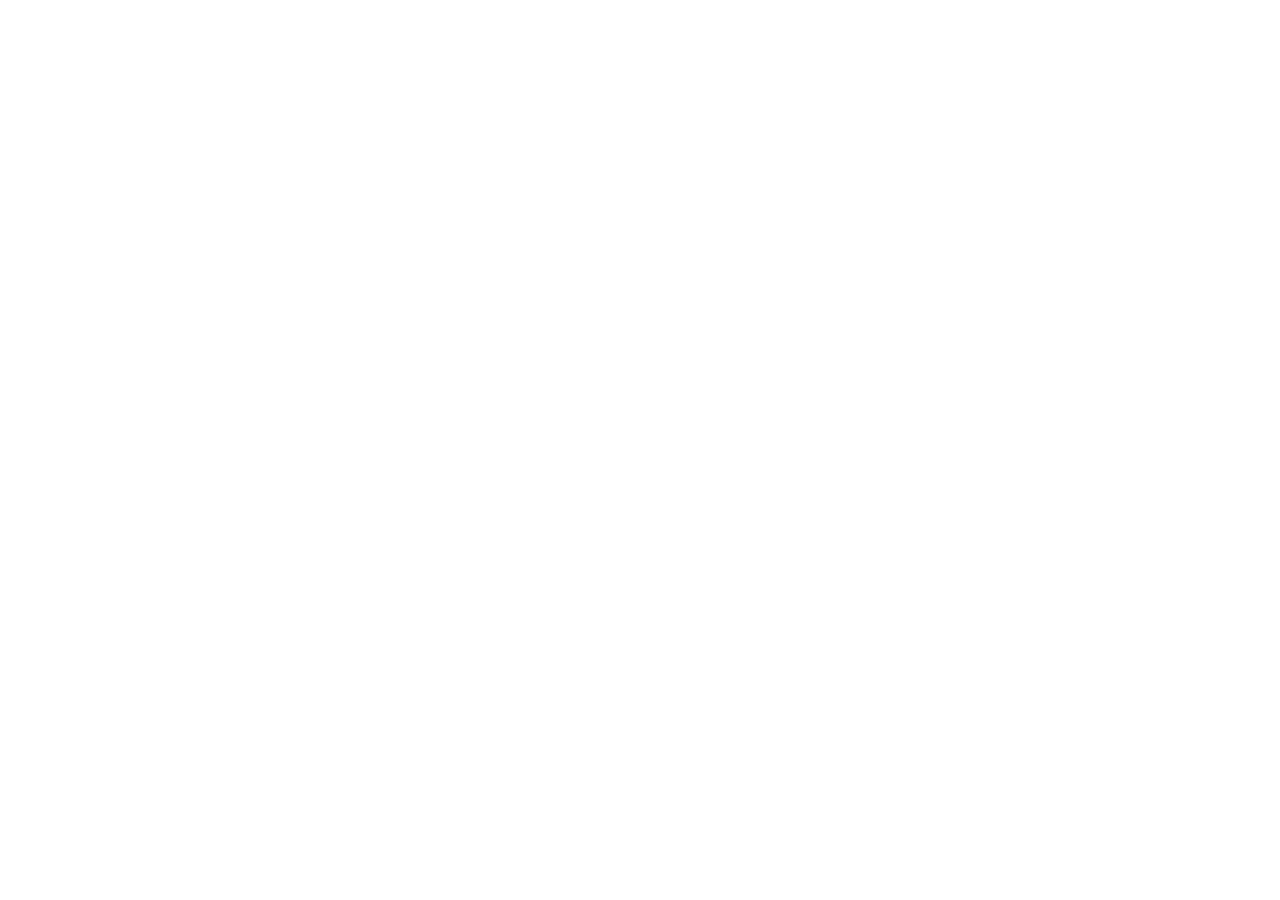
==== commit 578d316e: "Redirect megapattern to Meshic" ====
--- a/megapattern/index.html
+++ b/megapattern/index.html
@@ -3,11 +3,28 @@
   <head>
     <meta charset="UTF-8" />
     <meta name="viewport" content="width=device-width, initial-scale=1.0" />
-    <title>Procedural Pattern Generator</title>
-    <script type="module" crossorigin src="./assets/index-BkQIElXc.js"></script>
-    <link rel="stylesheet" crossorigin href="./assets/index-44Mpm7_w.css">
+    <title>Redirecting to Meshic</title>
+    <meta name="robots" content="noindex" />
+    <meta http-equiv="refresh" content="0; url=https://meshic.app/" />
+    <link rel="canonical" href="https://meshic.app/" />
+    <script>
+      const target = new URL("https://meshic.app/")
+      const oldPrefix = "/megapattern"
+      const currentPath = window.location.pathname
+      const extraPath = currentPath.startsWith(oldPrefix)
+        ? currentPath.slice(oldPrefix.length).replace(/^\/+/, "")
+        : ""
+
+      if (extraPath) {
+        target.pathname = `/${extraPath}`
+      }
+
+      target.search = window.location.search
+      target.hash = window.location.hash
+      window.location.replace(target.toString())
+    </script>
   </head>
   <body>
-    <div id="root"></div>
+    <p>Redirecting to <a href="https://meshic.app/">Meshic</a>.</p>
   </body>
 </html>
